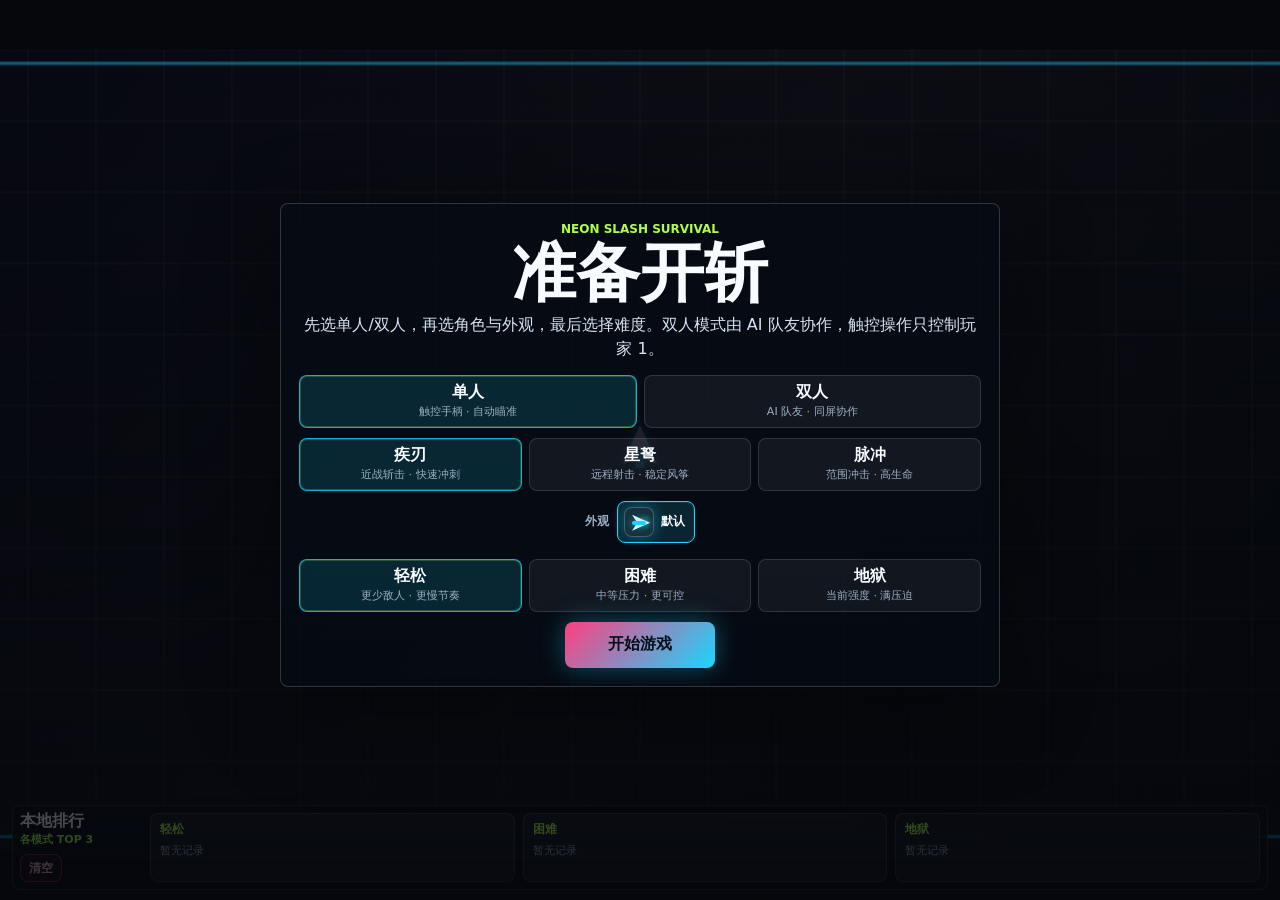
==== neon-slash-tide/ios.html @ fd42da2c "Add iOS PWA version" ====
<!doctype html>
<html lang="zh-CN">
  <head>
    <meta charset="UTF-8" />
    <meta name="viewport" content="width=device-width, initial-scale=1.0, viewport-fit=cover, user-scalable=no" />
    <meta name="apple-mobile-web-app-capable" content="yes" />
    <meta name="apple-mobile-web-app-title" content="霓虹斩潮" />
    <meta name="apple-mobile-web-app-status-bar-style" content="black-translucent" />
    <title>霓虹斩潮 iOS</title>
    <link rel="stylesheet" href="./ios-styles.css" />
  </head>
  <body class="ios-app">
    <main class="shell">
      <section class="hud menu-hud" aria-label="游戏状态">
        <div class="brand">
          <span class="mark"></span>
          <div>
            <h1>霓虹斩潮</h1>
            <p>冲刺、斩击、把整座街区点亮</p>
          </div>
        </div>
        <div class="stats">
          <div>
            <span>分数</span>
            <strong>0</strong>
          </div>
          <div>
            <span>波次</span>
            <strong>1</strong>
          </div>
          <div>
            <span>连击</span>
            <strong>x1</strong>
          </div>
        </div>
        <div class="controls" aria-label="游戏控制">
          <button type="button">图鉴</button>
          <button type="button">暂停</button>
          <button type="button">主页</button>
          <button type="button">进入全屏</button>
        </div>
      </section>

      <section class="arena-wrap">
        <canvas id="game" width="1280" height="720" aria-label="霓虹斩潮动作游戏画面"></canvas>
        <div class="overlay" id="overlay">
          <div class="overlay-panel">
            <p class="kicker">NEON SLASH SURVIVAL</p>
            <h2 id="overlayTitle">准备开斩</h2>
            <p id="overlayText">先选单人/双人，再选角色与外观，最后选择难度。双人模式由 AI 队友协作，触控操作只控制玩家 1。</p>
            <div class="mode-select" aria-label="模式选择">
              <button class="mode-btn active" data-mode="solo" type="button">
                <strong>单人</strong>
                <span>触控手柄 · 自动瞄准</span>
              </button>
              <button class="mode-btn" data-mode="duo" type="button">
                <strong>双人</strong>
                <span>AI 队友 · 同屏协作</span>
              </button>
            </div>
            <div class="player-slots hidden" id="playerSlots" aria-label="双人角色槽位">
              <button class="slot-btn active" data-slot="0" type="button">玩家 1</button>
              <button class="slot-btn" data-slot="1" type="button">玩家 2</button>
            </div>
            <div class="characters" aria-label="角色选择">
              <button class="character-btn active" data-character="blade" type="button">
                <strong>疾刃</strong>
                <span>近战斩击 · 快速冲刺</span>
              </button>
              <button class="character-btn" data-character="ranger" type="button">
                <strong>星弩</strong>
                <span>远程射击 · 稳定风筝</span>
              </button>
              <button class="character-btn" data-character="nova" type="button">
                <strong>脉冲</strong>
                <span>范围冲击 · 高生命</span>
              </button>
            </div>
            <div class="skin-choices" id="skinChoices" aria-label="外观选择"></div>
            <div class="difficulty" aria-label="难度选择">
              <button class="difficulty-btn active" data-difficulty="easy" type="button">
                <strong>轻松</strong>
                <span>更少敌人 · 更慢节奏</span>
              </button>
              <button class="difficulty-btn" data-difficulty="hard" type="button">
                <strong>困难</strong>
                <span>中等压力 · 更可控</span>
              </button>
              <button class="difficulty-btn" data-difficulty="hell" type="button">
                <strong>地狱</strong>
                <span>当前强度 · 满压迫</span>
              </button>
            </div>
            <button id="startBtn" type="button">开始游戏</button>
          </div>
        </div>
        <section class="ios-hud" aria-label="游戏状态">
          <div class="ios-brand">
            <span class="mark"></span>
            <strong>霓虹斩潮</strong>
          </div>
          <div class="stats">
            <div>
              <span>分数</span>
              <strong id="score">0</strong>
            </div>
            <div>
              <span>波次</span>
              <strong id="wave">1</strong>
            </div>
            <div>
              <span>连击</span>
              <strong id="combo">x1</strong>
            </div>
          </div>
          <div class="controls" aria-label="游戏控制">
            <button id="guideBtn" type="button">图鉴</button>
            <button id="pauseBtn" type="button">暂停</button>
            <button id="homeBtn" type="button">主页</button>
            <button id="fullscreenBtn" type="button">全屏</button>
          </div>
        </section>
        <section class="meters ios-meters" aria-label="玩家资源">
          <div>
            <span>生命</span>
            <div class="bar"><i id="healthBar"></i></div>
          </div>
          <div>
            <span>能量</span>
            <div class="bar energy"><i id="energyBar"></i></div>
          </div>
          <div>
            <span id="specialLabel">绝招 0/1</span>
            <div class="bar special"><i id="specialBar"></i></div>
          </div>
          <div class="enhance-status">
            <span id="enhanceLabel">增幅 0/2</span>
            <strong id="enhanceEffect">疾刃 · 范围 +0</strong>
          </div>
          <div class="duo-meter hidden">
            <span>生命 AI</span>
            <div class="bar"><i id="healthBar2"></i></div>
          </div>
          <div class="duo-meter hidden">
            <span>能量 AI</span>
            <div class="bar energy"><i id="energyBar2"></i></div>
          </div>
          <div class="duo-meter hidden">
            <span id="specialLabel2">绝招 AI 0/1</span>
            <div class="bar special"><i id="specialBar2"></i></div>
          </div>
          <div class="enhance-status duo-meter hidden">
            <span id="enhanceLabel2">增幅 AI 0/2</span>
            <strong id="enhanceEffect2">星弩 · 弹数 +0</strong>
          </div>
        </section>
        <div class="touch-ui ios-touch-ui" aria-hidden="true">
          <div class="stick" id="stick"><span></span></div>
          <div class="touch-actions">
            <button id="specialTouch" class="touch-special" type="button">绝</button>
            <button id="dashTouch" class="touch-dash" type="button">闪</button>
            <button id="slashTouch" class="touch-attack" type="button">攻</button>
          </div>
        </div>
      </section>

      <section class="leaderboard" aria-label="本地排行榜">
        <div class="leaderboard-head">
          <h2>本地排行</h2>
          <span>各模式 TOP 3</span>
          <button id="resetLeaderboardBtn" type="button">清空</button>
        </div>
        <div id="leaderboardList" class="leaderboard-list"></div>
      </section>
    </main>

    <div class="guide-modal hidden" id="guideModal" aria-hidden="true">
      <section class="guide-panel" aria-label="图鉴说明">
        <div class="guide-head">
          <div>
            <p class="kicker">CODEX</p>
            <h2>图鉴</h2>
          </div>
          <div class="guide-actions">
            <button id="resetProgressBtn" class="danger" type="button">重置进度</button>
            <button id="guideCloseBtn" type="button">关闭</button>
          </div>
        </div>
        <div class="guide-grid">
          <article>
            <h3>角色</h3>
            <div class="guide-visuals">
              <span class="sprite hero-sprite blade"></span>
              <span class="sprite hero-sprite ranger"></span>
              <span class="sprite hero-sprite nova"></span>
            </div>
            <p><b>疾刃</b> 高速近战，冲刺消耗更低，增幅扩大攻击范围。</p>
            <p><b>星弩</b> 远程压制，移动稍慢，增幅让同时发射子弹 +1。</p>
            <p><b>脉冲</b> 生命更高但移动更慢，增幅让范围伤害按初始伤害 +40% 叠加。</p>
          </article>
          <article>
            <h3>Boss</h3>
            <div class="guide-visuals">
              <span class="sprite boss-icon bossBlade"></span>
              <span class="sprite boss-icon bossOrbit"></span>
              <span class="sprite boss-icon bossPrism"></span>
              <span class="sprite boss-icon bossWarden"></span>
              <span class="sprite boss-icon bossLotus"></span>
              <span class="sprite boss-icon bossVoid"></span>
            </div>
            <p>每 5 波出现一个 Boss，登场前会有短暂预警。六个 Boss 会一个比一个强。</p>
            <p>循环再次遇到同一 Boss 时，血量 +100% 初始血量，攻击 +67% 初始攻击。</p>
          </article>
          <article>
            <h3>道具</h3>
            <div class="guide-visuals">
              <span class="sprite item-icon regen"></span>
              <span class="sprite item-icon energy"></span>
              <span class="sprite item-icon special"></span>
              <span class="sprite item-icon enhance"></span>
            </div>
            <p>生命芯片每秒回血，涡轮电池加快能量回复，超载核心提升绝招上限。</p>
            <p>角色增幅只由 Boss 掉落，轻松 80%，困难 50%，地狱 33%。上限：轻松/困难 3 层，地狱 4 层。</p>
          </article>
        </div>
        <div id="guideProgress" class="guide-progress"></div>
      </section>
    </div>

    <script src="./ios-game.js"></script>
  </body>
</html>
---- neon-slash-tide/ios-styles.css ----
:root {
  color-scheme: dark;
  --ink: #f8fbff;
  --muted: #9dafc5;
  --panel: rgba(8, 13, 22, 0.72);
  --line: rgba(255, 255, 255, 0.13);
  --hot: #ff3f7f;
  --cyan: #18d7ff;
  --lime: #afff4a;
  --amber: #ffca3d;
  font-family:
    Inter, ui-sans-serif, system-ui, -apple-system, BlinkMacSystemFont, "Segoe UI",
    sans-serif;
}

* {
  box-sizing: border-box;
}

html,
body {
  width: 100%;
  min-height: 100%;
  margin: 0;
  overflow-x: hidden;
  overflow-y: auto;
  background:
    radial-gradient(circle at 20% 10%, rgba(255, 63, 127, 0.18), transparent 28rem),
    radial-gradient(circle at 78% 16%, rgba(24, 215, 255, 0.2), transparent 24rem),
    linear-gradient(145deg, #05070d 0%, #11131a 46%, #080a12 100%);
  color: var(--ink);
}

button {
  border: 0;
  color: inherit;
  font: inherit;
  cursor: pointer;
  -webkit-tap-highlight-color: transparent;
}

.shell {
  width: min(100vw, 1500px);
  min-height: 100dvh;
  margin: 0 auto;
  padding: clamp(8px, 1.4vw, 16px);
  display: grid;
  grid-template-rows: auto auto auto auto;
  gap: 8px;
}

.app-fullscreen .shell {
  position: fixed;
  inset: 0;
  z-index: 50;
  width: 100vw;
  height: 100dvh;
  max-width: none;
  grid-template-rows: auto minmax(0, 1fr) auto;
  background:
    radial-gradient(circle at 20% 10%, rgba(255, 63, 127, 0.18), transparent 28rem),
    radial-gradient(circle at 78% 16%, rgba(24, 215, 255, 0.2), transparent 24rem),
    linear-gradient(145deg, #05070d 0%, #11131a 46%, #080a12 100%);
}

.app-fullscreen .leaderboard {
  display: none;
}

.app-fullscreen .arena-wrap,
.app-fullscreen canvas {
  height: auto;
  min-height: 0;
}

.hud,
.meters,
.leaderboard {
  display: flex;
  align-items: center;
  justify-content: space-between;
  gap: 10px;
  padding: 8px 10px;
  border: 1px solid var(--line);
  border-radius: 8px;
  background: var(--panel);
  backdrop-filter: blur(18px);
}

.brand {
  min-width: 0;
  display: flex;
  align-items: center;
  gap: 12px;
}

.mark {
  width: 34px;
  height: 34px;
  flex: 0 0 auto;
  border-radius: 8px;
  background:
    linear-gradient(135deg, transparent 0 42%, #fff 42% 50%, transparent 50%),
    linear-gradient(135deg, var(--hot), var(--cyan));
  box-shadow: 0 0 26px rgba(24, 215, 255, 0.34);
}

h1,
h2,
p {
  margin: 0;
}

h1 {
  font-size: clamp(18px, 1.8vw, 26px);
  letter-spacing: 0;
}

.brand p {
  margin-top: 2px;
  color: var(--muted);
  font-size: 13px;
}

.stats {
  display: grid;
  grid-template-columns: repeat(3, minmax(70px, 1fr));
  gap: 8px;
}

.stats div,
.controls button {
  min-width: 70px;
  padding: 6px 9px;
  border: 1px solid var(--line);
  border-radius: 8px;
  background: rgba(255, 255, 255, 0.05);
}

.stats div {
  text-align: right;
}

.controls {
  display: flex;
  flex-wrap: wrap;
  justify-content: end;
  gap: 8px;
}

.controls button {
  min-height: 40px;
  font-weight: 800;
}

.controls button:hover,
.controls button:focus-visible {
  background: rgba(24, 215, 255, 0.14);
  outline: none;
}

.stats span,
.meters span {
  display: block;
  color: var(--muted);
  font-size: 11px;
}

.stats strong {
  display: block;
  margin-top: 2px;
  font-size: 18px;
  line-height: 1;
}

.arena-wrap {
  position: relative;
  height: clamp(300px, calc(100dvh - 156px), 760px);
  min-height: 260px;
  border: 1px solid rgba(255, 255, 255, 0.16);
  border-radius: 8px;
  overflow: hidden;
  background: #05070c;
  box-shadow:
    0 24px 80px rgba(0, 0, 0, 0.42),
    inset 0 0 0 1px rgba(255, 255, 255, 0.04);
}

canvas {
  display: block;
  width: 100%;
  height: 100%;
  min-height: 260px;
  touch-action: none;
}

.overlay {
  position: absolute;
  inset: 0;
  z-index: 5;
  display: grid;
  place-items: center;
  padding: 22px;
  background: linear-gradient(180deg, rgba(5, 7, 12, 0.22), rgba(5, 7, 12, 0.78));
  transition: opacity 180ms ease, visibility 180ms ease;
}

.overlay.hidden {
  opacity: 0;
  visibility: hidden;
  pointer-events: none;
}

.overlay-panel {
  width: min(680px, 100%);
  max-height: 100%;
  overflow: auto;
  padding: clamp(20px, 4vw, 34px);
  border: 1px solid rgba(255, 255, 255, 0.18);
  border-radius: 8px;
  background: rgba(7, 11, 20, 0.82);
  text-align: center;
  box-shadow: 0 26px 90px rgba(0, 0, 0, 0.45);
}

.kicker {
  color: var(--lime);
  font-size: 12px;
  font-weight: 800;
  letter-spacing: 0;
}

.overlay h2 {
  margin-top: 8px;
  font-size: clamp(34px, 7vw, 72px);
  line-height: 0.92;
  letter-spacing: 0;
}

.overlay p:not(.kicker) {
  margin: 16px auto 22px;
  color: #d7e3f3;
  line-height: 1.65;
}

#startBtn {
  min-width: 150px;
  min-height: 46px;
  padding: 0 22px;
  border-radius: 8px;
  background: linear-gradient(135deg, var(--hot), var(--cyan));
  color: #041018;
  font-weight: 900;
  box-shadow: 0 0 26px rgba(24, 215, 255, 0.36);
}

.mode-select,
.difficulty,
.characters {
  margin: 0 auto 18px;
  display: grid;
  gap: 8px;
}

.mode-select {
  grid-template-columns: repeat(2, minmax(0, 1fr));
}

.difficulty,
.characters {
  grid-template-columns: repeat(3, minmax(0, 1fr));
}

.difficulty {
  margin-top: 0;
}

.characters {
  margin-bottom: 10px;
}

.player-slots {
  margin: -8px auto 12px;
  display: inline-flex;
  gap: 8px;
}

.player-slots.hidden,
.duo-meter.hidden {
  display: none;
}

.slot-btn {
  min-height: 34px;
  padding: 5px 12px;
  border: 1px solid var(--line);
  border-radius: 8px;
  background: rgba(255, 255, 255, 0.055);
  color: #d7e3f3;
  font-size: 12px;
  font-weight: 900;
}

.slot-btn.active {
  border-color: rgba(175, 255, 74, 0.72);
  background: rgba(175, 255, 74, 0.13);
  color: var(--ink);
}

.mode-btn,
.difficulty-btn,
.character-btn {
  min-height: 68px;
  padding: 10px 8px;
  border: 1px solid var(--line);
  border-radius: 8px;
  background: rgba(255, 255, 255, 0.055);
  display: grid;
  align-content: center;
  gap: 5px;
}

.mode-btn strong,
.difficulty-btn strong,
.character-btn strong {
  font-size: 16px;
  line-height: 1;
}

.mode-btn span,
.difficulty-btn span,
.character-btn span {
  color: var(--muted);
  font-size: 11px;
  line-height: 1.25;
}

.mode-btn.active,
.difficulty-btn.active,
.character-btn.active {
  border-color: rgba(24, 215, 255, 0.78);
  background: rgba(24, 215, 255, 0.14);
  box-shadow: inset 0 0 0 1px rgba(175, 255, 74, 0.22);
}

.skin-choices {
  margin: 0 auto 16px;
  display: flex;
  flex-wrap: wrap;
  justify-content: center;
  align-items: center;
  gap: 8px;
}

.skin-label {
  color: var(--muted);
  font-size: 12px;
  font-weight: 900;
}

.skin-btn {
  min-height: 36px;
  padding: 5px 9px 5px 6px;
  border: 1px solid var(--line);
  border-radius: 8px;
  background: rgba(255, 255, 255, 0.055);
  display: inline-flex;
  align-items: center;
  gap: 7px;
  color: #d7e3f3;
  font-size: 12px;
  font-weight: 850;
}

.skin-btn.active {
  border-color: var(--skin-color, var(--cyan));
  background: rgba(24, 215, 255, 0.13);
  color: var(--ink);
  box-shadow: inset 0 0 0 1px rgba(248, 251, 255, 0.08);
}

.skin-btn:hover,
.skin-btn:focus-visible {
  background: rgba(255, 255, 255, 0.11);
  outline: none;
}

.skin-swatch {
  --skin-color: var(--cyan);
  --attack-color: var(--skin-color);
  width: 30px;
  height: 30px;
  flex: 0 0 auto;
  position: relative;
  display: inline-block;
  border: 1px solid rgba(255, 255, 255, 0.22);
  border-radius: 8px;
  background:
    radial-gradient(circle at 72% 50%, color-mix(in srgb, var(--skin-color), transparent 64%), transparent 34%),
    rgba(255, 255, 255, 0.06);
  box-shadow: 0 0 14px color-mix(in srgb, var(--skin-color), transparent 62%);
}

.skin-swatch.tier-2 {
  background:
    linear-gradient(135deg, transparent 0 32%, color-mix(in srgb, var(--attack-color), transparent 68%) 32% 40%, transparent 40%),
    linear-gradient(225deg, transparent 0 34%, color-mix(in srgb, var(--skin-color), transparent 62%) 34% 43%, transparent 43%),
    rgba(255, 255, 255, 0.06);
  box-shadow:
    0 0 16px color-mix(in srgb, var(--attack-color), transparent 48%),
    inset 0 0 0 1px color-mix(in srgb, var(--skin-color), transparent 42%);
}

.skin-swatch.tier-3 {
  border-color: color-mix(in srgb, var(--attack-color), white 22%);
  background:
    radial-gradient(circle at 50% 50%, color-mix(in srgb, var(--attack-color), transparent 38%) 0 15%, transparent 16%),
    conic-gradient(from 90deg, transparent, color-mix(in srgb, var(--attack-color), transparent 48%), transparent, color-mix(in srgb, var(--skin-color), transparent 42%), transparent),
    rgba(255, 255, 255, 0.07);
  box-shadow:
    0 0 20px color-mix(in srgb, var(--attack-color), transparent 24%),
    0 0 7px #f8fbff,
    inset 0 0 0 1px color-mix(in srgb, var(--skin-color), white 20%);
}

.skin-swatch::before {
  content: "";
  position: absolute;
  left: 7px;
  top: 7px;
  width: 18px;
  height: 16px;
  clip-path: polygon(100% 50%, 0 0, 30% 50%, 0 100%);
  background: #f8fbff;
  filter: drop-shadow(0 0 5px color-mix(in srgb, var(--skin-color), transparent 34%));
}

.skin-swatch.tier-2::before {
  left: 6px;
  width: 20px;
  clip-path: polygon(100% 50%, 10% 0, 28% 34%, 0 10%, 20% 50%, 0 90%, 28% 66%, 10% 100%);
}

.skin-swatch.tier-3::before {
  left: 5px;
  top: 6px;
  width: 22px;
  height: 18px;
  clip-path: polygon(100% 50%, 18% 0, 34% 30%, 0 4%, 18% 50%, 0 96%, 34% 70%, 18% 100%);
  filter:
    drop-shadow(0 0 5px #f8fbff)
    drop-shadow(0 0 7px color-mix(in srgb, var(--attack-color), transparent 10%));
}

.skin-swatch::after {
  content: "";
  position: absolute;
  left: 7px;
  top: 13px;
  width: 14px;
  height: 4px;
  border-radius: 999px;
  background: var(--skin-color);
  box-shadow: 0 0 9px var(--skin-color);
}

.skin-swatch.ranger::after {
  left: 5px;
  top: 13px;
  width: 21px;
  height: 4px;
  background: var(--attack-color);
}

.skin-swatch.nova::after {
  left: 9px;
  top: 9px;
  width: 12px;
  height: 12px;
  border-radius: 50%;
  background: var(--skin-color);
}

.skin-swatch.tier-3::after {
  box-shadow:
    0 0 10px var(--attack-color),
    -10px 0 0 color-mix(in srgb, var(--skin-color), transparent 22%);
}

.skin-swatch.locked {
  opacity: 0.42;
  filter: grayscale(1);
}

.meters {
  display: grid;
  grid-template-columns: 1.1fr 1fr 0.85fr minmax(150px, 0.75fr);
}

.meters.duo-active {
  grid-template-columns: repeat(4, minmax(0, 1fr));
}

.enhance-status strong {
  display: block;
  margin-top: 4px;
  color: var(--lime);
  font-size: 13px;
  line-height: 1.15;
}

.guide-modal {
  position: fixed;
  inset: 0;
  z-index: 80;
  display: grid;
  place-items: center;
  padding: 18px;
  background: rgba(3, 6, 12, 0.7);
  backdrop-filter: blur(12px);
}

.guide-modal.hidden {
  display: none;
}

.guide-panel {
  width: min(860px, 100%);
  max-height: min(720px, 92dvh);
  overflow: auto;
  border: 1px solid rgba(255, 255, 255, 0.18);
  border-radius: 8px;
  background: rgba(7, 11, 20, 0.94);
  box-shadow: 0 30px 90px rgba(0, 0, 0, 0.5);
}

.guide-head {
  display: flex;
  align-items: center;
  justify-content: space-between;
  gap: 16px;
  padding: 18px 20px 12px;
  border-bottom: 1px solid var(--line);
}

.guide-head h2 {
  margin-top: 4px;
  font-size: 26px;
  line-height: 1;
}

.guide-head button {
  min-width: 70px;
  min-height: 36px;
  padding: 6px 10px;
  border: 1px solid var(--line);
  border-radius: 8px;
  background: rgba(255, 255, 255, 0.07);
  font-weight: 800;
}

.guide-actions {
  display: flex;
  flex-wrap: wrap;
  justify-content: flex-end;
  gap: 8px;
}

.guide-actions .danger {
  border-color: rgba(255, 63, 127, 0.5);
  background: rgba(255, 63, 127, 0.1);
  color: #ffb5cc;
}

.guide-grid {
  display: grid;
  grid-template-columns: repeat(3, minmax(0, 1fr));
  gap: 10px;
  padding: 14px;
}

.guide-grid article {
  min-width: 0;
  padding: 12px;
  border: 1px solid var(--line);
  border-radius: 8px;
  background: rgba(255, 255, 255, 0.055);
}

.guide-grid h3 {
  margin: 0 0 10px;
  color: var(--lime);
  font-size: 15px;
}

.guide-grid p {
  margin: 8px 0 0;
  color: #d7e3f3;
  font-size: 13px;
  line-height: 1.55;
}

.guide-grid b {
  color: var(--ink);
}

.guide-visuals {
  display: flex;
  flex-wrap: wrap;
  gap: 8px;
  margin-bottom: 10px;
}

.sprite {
  width: 38px;
  height: 38px;
  position: relative;
  display: inline-block;
  border: 1px solid rgba(255, 255, 255, 0.22);
  border-radius: 8px;
  background: rgba(255, 255, 255, 0.06);
  box-shadow: 0 0 18px rgba(24, 215, 255, 0.18);
}

.hero-sprite::before {
  content: "";
  position: absolute;
  left: 8px;
  top: 8px;
  width: 24px;
  height: 22px;
  clip-path: polygon(100% 50%, 0 0, 28% 50%, 0 100%);
  background: #f8fbff;
  filter: drop-shadow(0 0 6px rgba(248, 251, 255, 0.4));
}

.hero-sprite::after {
  content: "";
  position: absolute;
  left: 7px;
  top: 17px;
  width: 16px;
  height: 5px;
  border-radius: 999px;
  box-shadow: 0 0 10px currentColor;
}

.hero-sprite.blade::after {
  color: var(--cyan);
  background: var(--cyan);
}

.hero-sprite.ranger::after {
  left: 6px;
  width: 27px;
  color: var(--lime);
  background: var(--lime);
}

.hero-sprite.nova::after {
  left: 10px;
  top: 12px;
  width: 18px;
  height: 18px;
  color: var(--amber);
  background: var(--amber);
  border-radius: 50%;
}

.boss-icon::before,
.item-icon::before {
  content: "";
  position: absolute;
  inset: 8px;
  background: currentColor;
}

.bossBlade {
  color: var(--hot);
}

.bossBlade::before {
  clip-path: polygon(50% 0, 72% 34%, 100% 50%, 72% 66%, 50% 100%, 28% 66%, 0 50%, 28% 34%);
}

.bossOrbit {
  color: var(--cyan);
}

.bossOrbit::before {
  border-radius: 50%;
  box-shadow: 0 0 0 8px rgba(255, 202, 61, 0.36);
}

.bossPrism {
  color: #b87cff;
}

.bossPrism::before {
  clip-path: polygon(50% 0, 62% 32%, 98% 32%, 68% 52%, 80% 100%, 50% 70%, 20% 100%, 32% 52%, 2% 32%, 38% 32%);
}

.bossWarden {
  color: var(--lime);
}

.bossWarden::before {
  box-shadow: inset 0 0 0 4px rgba(24, 215, 255, 0.55);
}

.bossLotus {
  color: #ff6b3d;
}

.bossLotus::before {
  border-radius: 50% 0 50% 0;
  transform: rotate(45deg);
  box-shadow:
    10px 0 0 rgba(255, 202, 61, 0.78),
    -10px 0 0 rgba(255, 202, 61, 0.78);
}

.bossVoid {
  color: #7d7cff;
}

.bossVoid::before {
  clip-path: polygon(50% 0, 90% 35%, 70% 100%, 50% 68%, 30% 100%, 10% 35%);
  box-shadow: 0 0 0 5px rgba(248, 251, 255, 0.18);
}

.item-icon.regen {
  color: var(--lime);
}

.item-icon.regen::before {
  border-radius: 50%;
  box-shadow:
    inset 0 8px 0 #041018,
    inset 8px 0 0 rgba(4, 16, 24, 0.7);
}

.item-icon.energy {
  color: var(--cyan);
}

.item-icon.energy::before {
  clip-path: polygon(52% 0, 100% 42%, 62% 42%, 48% 100%, 0 56%, 38% 56%);
}

.item-icon.special {
  color: var(--amber);
}

.item-icon.special::before {
  clip-path: polygon(50% 0, 62% 32%, 98% 32%, 68% 52%, 80% 100%, 50% 70%, 20% 100%, 32% 52%, 2% 32%, 38% 32%);
}

.item-icon.enhance {
  color: #f8fbff;
}

.item-icon.enhance::before {
  clip-path: polygon(50% 0, 100% 50%, 50% 100%, 0 50%);
  box-shadow: inset 0 0 0 5px var(--cyan);
}

.guide-progress {
  display: grid;
  grid-template-columns: repeat(3, minmax(0, 1fr));
  gap: 10px;
  padding: 0 14px 14px;
}

.progress-card {
  min-width: 0;
  padding: 12px;
  border: 1px solid var(--line);
  border-radius: 8px;
  background: rgba(255, 255, 255, 0.055);
}

.progress-card h3 {
  margin: 0 0 10px;
  color: var(--lime);
  font-size: 15px;
}

.progress-card ul {
  margin: 0;
  padding: 0;
  display: grid;
  gap: 7px;
  list-style: none;
}

.progress-card li {
  min-width: 0;
  padding: 7px;
  border: 1px solid rgba(255, 255, 255, 0.1);
  border-radius: 8px;
  color: #d7e3f3;
  font-size: 12px;
  line-height: 1.35;
}

.progress-card li.skin-entry {
  display: flex;
  align-items: center;
  gap: 8px;
}

.progress-card li.locked {
  color: rgba(215, 227, 243, 0.5);
  background: rgba(255, 255, 255, 0.025);
}

.progress-card li.unlocked {
  border-color: rgba(175, 255, 74, 0.4);
  color: var(--ink);
  background: rgba(175, 255, 74, 0.09);
}

.leaderboard {
  align-items: stretch;
  display: grid;
  grid-template-columns: auto 1fr;
}

.leaderboard-head {
  min-width: 120px;
  display: grid;
  align-content: center;
  gap: 3px;
}

.leaderboard-head button {
  width: fit-content;
  min-height: 28px;
  margin-top: 4px;
  padding: 4px 8px;
  border: 1px solid rgba(255, 63, 127, 0.42);
  border-radius: 8px;
  background: rgba(255, 63, 127, 0.08);
  color: #ffb5cc;
  font-size: 12px;
  font-weight: 900;
}

.leaderboard-head button:hover,
.leaderboard-head button:focus-visible {
  background: rgba(255, 63, 127, 0.18);
  outline: none;
}

.leaderboard h2 {
  font-size: 16px;
  line-height: 1;
}

.leaderboard-head span {
  color: var(--lime);
  font-size: 11px;
  font-weight: 900;
}

.leaderboard-list {
  min-width: 0;
  margin: 0;
  padding: 0;
  display: grid;
  grid-template-columns: repeat(3, minmax(0, 1fr));
  gap: 8px;
}

.leaderboard-mode {
  min-width: 0;
  padding: 7px 9px;
  border: 1px solid var(--line);
  border-radius: 8px;
  background: rgba(255, 255, 255, 0.05);
}

.leaderboard-mode h3 {
  margin: 0 0 5px;
  font-size: 12px;
  color: var(--lime);
}

.leaderboard-mode ol {
  margin: 0;
  padding: 0;
  display: grid;
  gap: 3px;
  list-style: none;
}

.leaderboard-mode li {
  min-width: 0;
  padding: 0;
  display: grid;
  grid-template-columns: auto 1fr;
  column-gap: 7px;
  align-items: center;
}

.leaderboard-mode b {
  color: var(--amber);
  font-size: 11px;
}

.leaderboard-mode strong {
  min-width: 0;
  font-size: 13px;
  line-height: 1;
  text-align: right;
}

.leaderboard-mode small {
  grid-column: 1 / -1;
  color: var(--muted);
  font-size: 10px;
  white-space: nowrap;
  overflow: hidden;
  text-overflow: ellipsis;
}

.leaderboard-mode .empty {
  color: var(--muted);
  font-size: 11px;
}

.bar {
  position: relative;
  width: 100%;
  height: 10px;
  margin-top: 5px;
  overflow: hidden;
  border-radius: 999px;
  background: rgba(255, 255, 255, 0.08);
}

.bar i {
  display: block;
  width: 100%;
  height: 100%;
  border-radius: inherit;
  background: linear-gradient(90deg, var(--hot), #ff7aa8);
  transition: width 120ms linear;
}

.bar.energy i {
  background: linear-gradient(90deg, var(--cyan), #7ff3ff);
}

.bar.special i {
  background: linear-gradient(90deg, var(--amber), var(--lime));
}

.touch-ui {
  position: absolute;
  inset: auto 0 0;
  z-index: 4;
  display: none;
  justify-content: space-between;
  align-items: end;
  padding: 18px;
  pointer-events: none;
}

.stick {
  width: 112px;
  height: 112px;
  border-radius: 50%;
  border: 1px solid rgba(255, 255, 255, 0.2);
  background: rgba(255, 255, 255, 0.07);
  pointer-events: auto;
  touch-action: none;
}

.stick span {
  display: block;
  width: 48px;
  height: 48px;
  margin: 31px;
  border-radius: 50%;
  background: rgba(248, 251, 255, 0.86);
  box-shadow: 0 0 20px rgba(24, 215, 255, 0.34);
  transform: translate(var(--stick-x, 0), var(--stick-y, 0));
}

.touch-actions {
  display: flex;
  align-items: end;
  gap: 12px;
  pointer-events: auto;
}

.touch-actions button {
  width: 70px;
  height: 70px;
  border-radius: 50%;
  background: rgba(255, 255, 255, 0.14);
  border: 1px solid rgba(255, 255, 255, 0.24);
  font-weight: 900;
  backdrop-filter: blur(12px);
}

#slashTouch {
  width: 88px;
  height: 88px;
  background: linear-gradient(135deg, rgba(255, 63, 127, 0.92), rgba(24, 215, 255, 0.92));
  color: #041018;
}

@media (pointer: coarse), (max-width: 760px) {
  .shell {
    padding: 6px;
    gap: 6px;
  }

  .hud,
  .meters,
  .leaderboard {
    align-items: stretch;
  }

  .hud {
    display: grid;
    grid-template-columns: auto minmax(0, 1fr) auto;
    align-items: center;
    gap: 6px;
    padding: 6px;
  }

  .brand {
    gap: 6px;
  }

  .mark {
    width: 30px;
    height: 30px;
  }

  h1 {
    font-size: 16px;
  }

  .brand p {
    display: none;
  }

  .stats {
    grid-template-columns: repeat(3, 1fr);
    gap: 4px;
  }

  .stats div {
    min-width: 0;
    padding: 4px 5px;
    text-align: left;
  }

  .stats strong {
    font-size: 14px;
  }

  .controls {
    justify-self: end;
    gap: 4px;
  }

  .controls button {
    min-width: 44px;
    min-height: 30px;
    padding: 4px 6px;
    font-size: 13px;
  }

  .arena-wrap,
  canvas {
    min-height: 260px;
  }

  .arena-wrap {
    height: clamp(260px, calc(100dvh - 126px), 620px);
  }

  .meters {
    grid-template-columns: repeat(4, 1fr);
    gap: 6px;
    padding: 6px;
  }

  .enhance-status strong {
    font-size: 11px;
  }

  .mode-select,
  .difficulty {
    grid-template-columns: repeat(3, 1fr);
  }

  .mode-select {
    grid-template-columns: repeat(2, 1fr);
  }

  .characters {
    grid-template-columns: repeat(3, 1fr);
  }

  .mode-btn,
  .difficulty-btn,
  .character-btn {
    min-height: 44px;
    padding: 7px 5px;
  }

  .leaderboard {
    grid-template-columns: auto 1fr;
    gap: 6px;
    padding: 6px;
  }

  .leaderboard-head {
    min-width: 78px;
  }

  .leaderboard h2 {
    font-size: 14px;
  }

  .leaderboard-list {
    grid-template-columns: repeat(3, minmax(0, 1fr));
    gap: 5px;
  }

  .leaderboard-mode {
    padding: 5px;
  }

  .leaderboard-mode h3 {
    margin-bottom: 3px;
    font-size: 11px;
  }

  .leaderboard-mode small {
    display: none;
  }

  .touch-ui {
    display: flex;
  }

  .guide-grid {
    grid-template-columns: 1fr;
  }

  .guide-progress {
    grid-template-columns: 1fr;
  }
}

.overlay:not(.hidden) ~ .touch-ui {
  display: none;
}

.ios-app {
  position: fixed;
  inset: 0;
  overflow: hidden;
  overscroll-behavior: none;
  touch-action: none;
  background: #05070c;
}

.ios-app .shell {
  width: 100vw;
  max-width: none;
  height: 100dvh;
  min-height: 100dvh;
  padding: 0;
  grid-template-rows: minmax(0, 1fr);
  gap: 0;
  overflow: hidden;
}

.ios-app .menu-hud {
  display: none;
}

.ios-app .leaderboard {
  position: fixed;
  left: 12px;
  right: 12px;
  bottom: max(10px, env(safe-area-inset-bottom));
  z-index: 4;
  display: grid;
  grid-template-columns: auto minmax(0, 1fr);
  padding: 7px;
  background: rgba(5, 8, 14, 0.62);
}

.ios-app:has(.overlay.hidden) .leaderboard {
  display: none;
}

.ios-app .arena-wrap {
  width: 100vw;
  height: 100dvh;
  min-height: 100dvh;
  border: 0;
  border-radius: 0;
  box-shadow: none;
}

.ios-app canvas {
  min-height: 100dvh;
}

.ios-hud {
  position: absolute;
  top: max(8px, env(safe-area-inset-top));
  left: 8px;
  right: 8px;
  z-index: 6;
  display: grid;
  grid-template-columns: auto minmax(0, 1fr) auto;
  align-items: center;
  gap: 8px;
  padding: 7px;
  border: 1px solid rgba(255, 255, 255, 0.14);
  border-radius: 8px;
  background: rgba(5, 8, 14, 0.48);
  backdrop-filter: blur(14px);
}

.ios-brand {
  min-width: 0;
  display: flex;
  align-items: center;
  gap: 7px;
  font-weight: 950;
  white-space: nowrap;
}

.ios-brand .mark {
  width: 26px;
  height: 26px;
  border-radius: 7px;
}

.ios-hud .stats {
  grid-template-columns: repeat(3, minmax(42px, 1fr));
  gap: 5px;
}

.ios-hud .stats div,
.ios-hud .controls button {
  min-width: 0;
  padding: 4px 6px;
  background: rgba(255, 255, 255, 0.06);
}

.ios-hud .stats span {
  font-size: 10px;
}

.ios-hud .stats strong {
  font-size: 14px;
}

.ios-hud .controls {
  gap: 5px;
}

.ios-hud .controls button {
  min-height: 30px;
  font-size: 12px;
}

.ios-app .ios-meters {
  position: absolute;
  top: calc(max(8px, env(safe-area-inset-top)) + 50px);
  left: 8px;
  right: 8px;
  z-index: 6;
  display: grid;
  grid-template-columns: 1.05fr 1fr 0.9fr minmax(100px, 0.9fr);
  gap: 6px;
  padding: 7px;
  border: 1px solid rgba(255, 255, 255, 0.12);
  border-radius: 8px;
  background: rgba(5, 8, 14, 0.42);
  opacity: 0.9;
  backdrop-filter: blur(14px);
}

.ios-app .ios-meters.duo-active {
  grid-template-columns: repeat(4, minmax(0, 1fr));
}

.ios-app .ios-meters span {
  font-size: 10px;
}

.ios-app .ios-meters .bar {
  height: 8px;
  margin-top: 4px;
}

.ios-app .ios-meters .enhance-status strong {
  margin-top: 2px;
  font-size: 10px;
}

.ios-app .overlay {
  padding: calc(max(12px, env(safe-area-inset-top)) + 4px) 12px calc(max(14px, env(safe-area-inset-bottom)) + 12px);
}

.ios-app .overlay-panel {
  width: min(720px, 100%);
  max-height: 92dvh;
  padding: 18px;
}

.ios-app .overlay h2 {
  font-size: clamp(32px, 9vw, 64px);
}

.ios-app .overlay p:not(.kicker) {
  margin: 10px auto 14px;
  line-height: 1.5;
}

.ios-app .mode-select,
.ios-app .difficulty,
.ios-app .characters {
  margin-bottom: 10px;
  gap: 7px;
}

.ios-app .mode-btn,
.ios-app .difficulty-btn,
.ios-app .character-btn {
  min-height: 52px;
  padding: 8px 6px;
}

.ios-touch-ui {
  inset: auto 0 0;
  z-index: 7;
  display: flex;
  align-items: end;
  justify-content: space-between;
  padding: 0 18px calc(max(18px, env(safe-area-inset-bottom)) + 4px);
  pointer-events: none;
}

.ios-touch-ui .stick {
  width: 124px;
  height: 124px;
  border-width: 2px;
  background: rgba(248, 251, 255, 0.08);
  box-shadow: inset 0 0 24px rgba(24, 215, 255, 0.14);
}

.ios-touch-ui .stick span {
  width: 50px;
  height: 50px;
  margin: 35px;
}

.ios-touch-ui .touch-actions {
  display: grid;
  grid-template-columns: 58px 74px 96px;
  align-items: end;
  gap: 10px;
}

.ios-touch-ui .touch-actions button {
  border-width: 2px;
  box-shadow: 0 0 26px rgba(24, 215, 255, 0.2);
}

.ios-touch-ui .touch-special {
  width: 58px;
  height: 58px;
  background: rgba(255, 202, 61, 0.23);
  color: var(--amber);
}

.ios-touch-ui .touch-dash {
  width: 74px;
  height: 74px;
  background: rgba(24, 215, 255, 0.22);
  color: var(--cyan);
}

.ios-touch-ui .touch-attack {
  width: 96px;
  height: 96px;
  background: linear-gradient(135deg, rgba(255, 63, 127, 0.95), rgba(24, 215, 255, 0.95));
  color: #041018;
  font-size: 22px;
}

.ios-app .guide-modal {
  padding: max(12px, env(safe-area-inset-top)) 12px max(12px, env(safe-area-inset-bottom));
}

.ios-app .guide-panel {
  max-height: 94dvh;
}

.overlay:not(.hidden) ~ .ios-hud,
.overlay:not(.hidden) ~ .ios-meters,
.overlay:not(.hidden) ~ .ios-touch-ui {
  display: none;
}

@media (max-width: 740px) {
  .ios-hud {
    grid-template-columns: minmax(0, 1fr) auto;
  }

  .ios-brand {
    display: none;
  }

  .ios-hud .controls button {
    min-height: 28px;
    padding: 3px 5px;
    font-size: 11px;
  }

  .ios-app .ios-meters {
    top: calc(max(8px, env(safe-area-inset-top)) + 45px);
    grid-template-columns: repeat(4, minmax(0, 1fr));
  }

  .ios-touch-ui {
    padding-inline: 14px;
  }

  .ios-touch-ui .stick {
    width: 112px;
    height: 112px;
  }

  .ios-touch-ui .stick span {
    margin: 31px;
  }

  .ios-touch-ui .touch-actions {
    grid-template-columns: 52px 66px 86px;
    gap: 8px;
  }

  .ios-touch-ui .touch-special {
    width: 52px;
    height: 52px;
  }

  .ios-touch-ui .touch-dash {
    width: 66px;
    height: 66px;
  }

  .ios-touch-ui .touch-attack {
    width: 86px;
    height: 86px;
  }
}
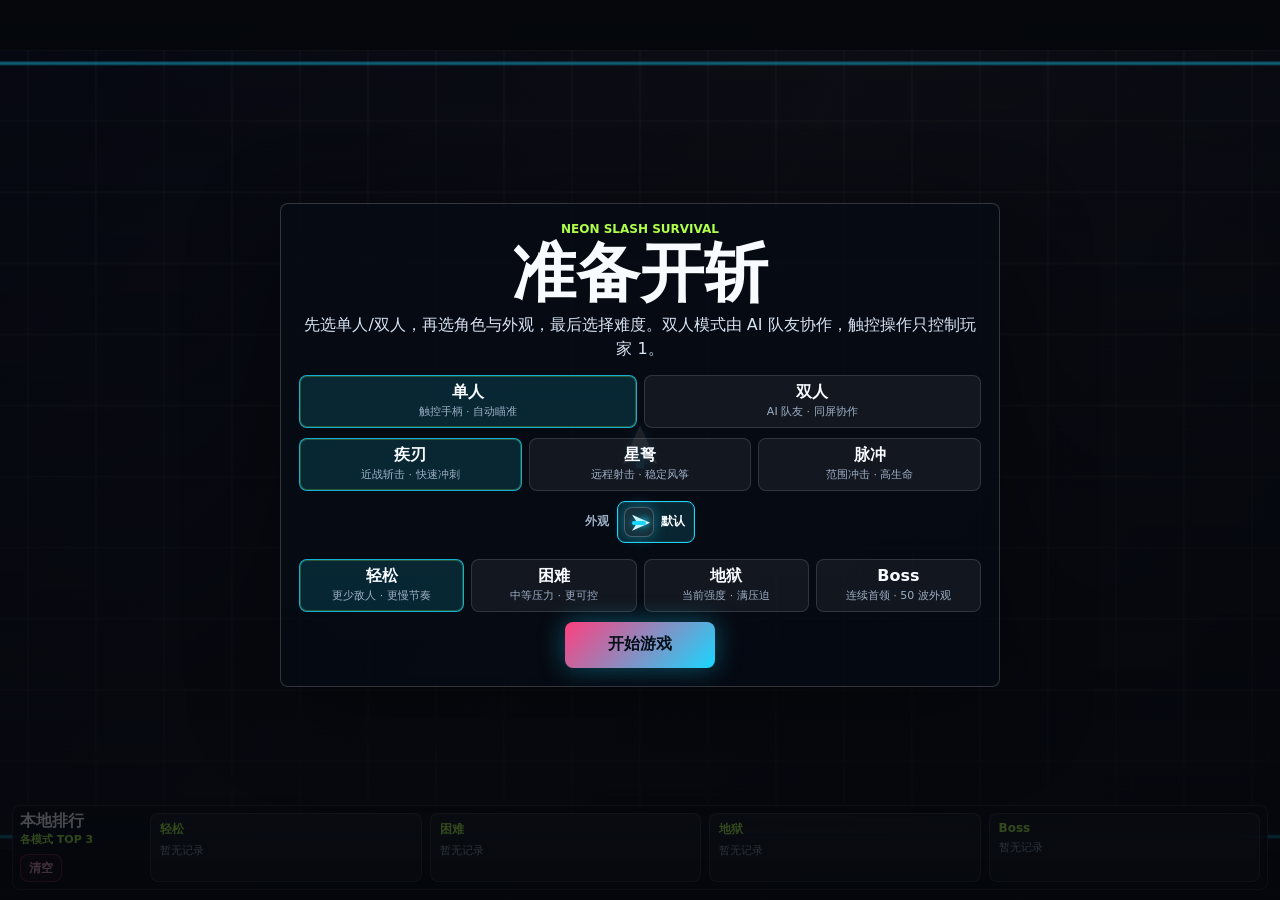
==== commit 3fbb11eb: "Add boss mode and crown skins" ====
--- a/neon-slash-tide/ios.html
+++ b/neon-slash-tide/ios.html
@@ -6,10 +6,19 @@
     <meta name="apple-mobile-web-app-capable" content="yes" />
     <meta name="apple-mobile-web-app-title" content="霓虹斩潮" />
     <meta name="apple-mobile-web-app-status-bar-style" content="black-translucent" />
+    <meta name="screen-orientation" content="landscape" />
+    <link rel="manifest" href="./ios-manifest.json" />
     <title>霓虹斩潮 iOS</title>
     <link rel="stylesheet" href="./ios-styles.css" />
   </head>
   <body class="ios-app">
+    <div class="rotate-lock" aria-hidden="true">
+      <div class="rotate-lock-card">
+        <span class="rotate-icon"></span>
+        <strong>请横屏游玩</strong>
+        <p>把 iPhone 横过来，摇杆和攻击按钮会自动展开。</p>
+      </div>
+    </div>
     <main class="shell">
       <section class="hud menu-hud" aria-label="游戏状态">
         <div class="brand">
@@ -90,6 +99,10 @@
                 <strong>地狱</strong>
                 <span>当前强度 · 满压迫</span>
               </button>
+              <button class="difficulty-btn" data-difficulty="boss" type="button">
+                <strong>Boss</strong>
+                <span>连续首领 · 50 波外观</span>
+              </button>
             </div>
             <button id="startBtn" type="button">开始游戏</button>
           </div>
@@ -173,6 +186,15 @@
         <div id="leaderboardList" class="leaderboard-list"></div>
       </section>
     </main>
+
+    <div class="level-modal hidden" id="levelModal" aria-hidden="true">
+      <section class="level-panel" aria-label="角色升级">
+        <p class="kicker">LEVEL UP</p>
+        <h2 id="levelTitle">角色升级</h2>
+        <p id="levelText">选择一个本局强化。</p>
+        <div id="levelOptions" class="level-options"></div>
+      </section>
+    </div>
 
     <div class="guide-modal hidden" id="guideModal" aria-hidden="true">
       <section class="guide-panel" aria-label="图鉴说明">
@@ -215,11 +237,12 @@
             <h3>道具</h3>
             <div class="guide-visuals">
               <span class="sprite item-icon regen"></span>
+              <span class="sprite item-icon healBurst"></span>
               <span class="sprite item-icon energy"></span>
               <span class="sprite item-icon special"></span>
               <span class="sprite item-icon enhance"></span>
             </div>
-            <p>生命芯片每秒回血，涡轮电池加快能量回复，超载核心提升绝招上限。</p>
+            <p>生命芯片每秒回血，急救晶体立即恢复 50 生命，涡轮电池加快能量回复，超载核心提升绝招上限。</p>
             <p>角色增幅只由 Boss 掉落，轻松 80%，困难 50%，地狱 33%。上限：轻松/困难 3 层，地狱 4 层。</p>
           </article>
         </div>
--- a/neon-slash-tide/ios-styles.css
+++ b/neon-slash-tide/ios-styles.css
@@ -1,5 +1,7 @@
 :root {
   color-scheme: dark;
+  --app-width: 100vw;
+  --app-height: 100vh;
   --ink: #f8fbff;
   --muted: #9dafc5;
   --panel: rgba(8, 13, 22, 0.72);
@@ -266,9 +268,12 @@
   grid-template-columns: repeat(2, minmax(0, 1fr));
 }
 
-.difficulty,
 .characters {
   grid-template-columns: repeat(3, minmax(0, 1fr));
+}
+
+.difficulty {
+  grid-template-columns: repeat(4, minmax(0, 1fr));
 }
 
 .difficulty {
@@ -423,6 +428,19 @@
     inset 0 0 0 1px color-mix(in srgb, var(--skin-color), white 20%);
 }
 
+.skin-swatch.tier-4 {
+  border-color: #f8fbff;
+  border-radius: 50%;
+  background:
+    radial-gradient(circle at 50% 50%, #f8fbff 0 8%, transparent 9%),
+    conic-gradient(from 30deg, var(--attack-color), #f8fbff, var(--skin-color), var(--attack-color), #ffca3d, var(--attack-color)),
+    radial-gradient(circle, color-mix(in srgb, var(--skin-color), transparent 18%), transparent 68%);
+  box-shadow:
+    0 0 18px color-mix(in srgb, var(--attack-color), transparent 12%),
+    0 0 8px #f8fbff,
+    inset 0 0 0 2px #f8fbff;
+}
+
 .skin-swatch::before {
   content: "";
   position: absolute;
@@ -452,6 +470,18 @@
     drop-shadow(0 0 7px color-mix(in srgb, var(--attack-color), transparent 10%));
 }
 
+.skin-swatch.tier-4::before {
+  left: 4px;
+  top: 4px;
+  width: 24px;
+  height: 22px;
+  clip-path: polygon(100% 50%, 18% 0, 42% 30%, 0 6%, 24% 50%, 0 94%, 42% 70%, 18% 100%);
+  background: #f8fbff;
+  filter:
+    drop-shadow(0 0 5px #f8fbff)
+    drop-shadow(0 0 11px var(--attack-color));
+}
+
 .skin-swatch::after {
   content: "";
   position: absolute;
@@ -487,6 +517,13 @@
     -10px 0 0 color-mix(in srgb, var(--skin-color), transparent 22%);
 }
 
+.skin-swatch.tier-4::after {
+  background: #041018;
+  box-shadow:
+    0 0 0 4px var(--attack-color),
+    0 0 16px 7px color-mix(in srgb, var(--attack-color), transparent 34%);
+}
+
 .skin-swatch.locked {
   opacity: 0.42;
   filter: grayscale(1);
@@ -520,8 +557,80 @@
   backdrop-filter: blur(12px);
 }
 
+.level-modal {
+  position: fixed;
+  inset: 0;
+  z-index: 90;
+  display: grid;
+  place-items: center;
+  padding: 18px;
+  background: rgba(3, 6, 12, 0.68);
+  backdrop-filter: blur(12px);
+}
+
 .guide-modal.hidden {
   display: none;
+}
+
+.level-modal.hidden {
+  display: none;
+}
+
+.level-panel {
+  width: min(560px, 100%);
+  padding: 20px;
+  border: 1px solid rgba(255, 255, 255, 0.18);
+  border-radius: 8px;
+  background: rgba(7, 11, 20, 0.94);
+  text-align: center;
+  box-shadow: 0 30px 90px rgba(0, 0, 0, 0.5);
+}
+
+.level-panel h2 {
+  margin-top: 6px;
+  font-size: clamp(28px, 5vw, 46px);
+  line-height: 1;
+}
+
+.level-panel p:not(.kicker) {
+  margin: 10px auto 16px;
+  color: #d7e3f3;
+  line-height: 1.5;
+}
+
+.level-options {
+  display: grid;
+  grid-template-columns: repeat(3, minmax(0, 1fr));
+  gap: 8px;
+}
+
+.level-option {
+  min-height: 102px;
+  padding: 10px;
+  border: 1px solid var(--line);
+  border-radius: 8px;
+  background: rgba(255, 255, 255, 0.07);
+  display: grid;
+  gap: 7px;
+  align-content: center;
+  text-align: left;
+}
+
+.level-option:hover,
+.level-option:focus-visible {
+  background: rgba(24, 215, 255, 0.14);
+  outline: none;
+}
+
+.level-option strong {
+  color: var(--lime);
+  font-size: 15px;
+}
+
+.level-option span {
+  color: #d7e3f3;
+  font-size: 12px;
+  line-height: 1.45;
 }
 
 .guide-panel {
@@ -733,11 +842,22 @@
   color: var(--lime);
 }
 
+.item-icon.healBurst {
+  color: #ff7aa8;
+}
+
 .item-icon.regen::before {
   border-radius: 50%;
   box-shadow:
     inset 0 8px 0 #041018,
     inset 8px 0 0 rgba(4, 16, 24, 0.7);
+}
+
+.item-icon.healBurst::before {
+  border-radius: 50%;
+  box-shadow:
+    inset 0 7px 0 #041018,
+    inset 7px 0 0 rgba(4, 16, 24, 0.7);
 }
 
 .item-icon.energy {
@@ -869,7 +989,7 @@
   margin: 0;
   padding: 0;
   display: grid;
-  grid-template-columns: repeat(3, minmax(0, 1fr));
+  grid-template-columns: repeat(4, minmax(0, 1fr));
   gap: 8px;
 }
 
@@ -1096,9 +1216,8 @@
     font-size: 11px;
   }
 
-  .mode-select,
   .difficulty {
-    grid-template-columns: repeat(3, 1fr);
+    grid-template-columns: repeat(2, 1fr);
   }
 
   .mode-select {
@@ -1131,7 +1250,7 @@
   }
 
   .leaderboard-list {
-    grid-template-columns: repeat(3, minmax(0, 1fr));
+    grid-template-columns: repeat(2, minmax(0, 1fr));
     gap: 5px;
   }
 
@@ -1156,6 +1275,18 @@
     grid-template-columns: 1fr;
   }
 
+  .level-panel {
+    padding: 14px;
+  }
+
+  .level-options {
+    grid-template-columns: 1fr;
+  }
+
+  .level-option {
+    min-height: 70px;
+  }
+
   .guide-progress {
     grid-template-columns: 1fr;
   }
@@ -1168,17 +1299,23 @@
 .ios-app {
   position: fixed;
   inset: 0;
+  width: var(--app-width);
+  height: var(--app-height);
   overflow: hidden;
   overscroll-behavior: none;
   touch-action: none;
   background: #05070c;
 }
 
+.rotate-lock {
+  display: none;
+}
+
 .ios-app .shell {
-  width: 100vw;
+  width: var(--app-width);
   max-width: none;
-  height: 100dvh;
-  min-height: 100dvh;
+  height: var(--app-height);
+  min-height: var(--app-height);
   padding: 0;
   grid-template-rows: minmax(0, 1fr);
   gap: 0;
@@ -1206,16 +1343,26 @@
 }
 
 .ios-app .arena-wrap {
-  width: 100vw;
-  height: 100dvh;
-  min-height: 100dvh;
+  width: var(--app-width);
+  height: var(--app-height);
+  min-height: 0;
   border: 0;
   border-radius: 0;
   box-shadow: none;
 }
 
 .ios-app canvas {
-  min-height: 100dvh;
+  width: 100%;
+  height: 100%;
+  min-height: 0;
+}
+
+html.app-fullscreen .ios-app .shell,
+html.app-fullscreen .ios-app .arena-wrap,
+html.app-fullscreen .ios-app canvas {
+  width: var(--app-width);
+  height: var(--app-height);
+  min-height: 0;
 }
 
 .ios-hud {
@@ -1348,21 +1495,31 @@
 }
 
 .ios-touch-ui {
-  inset: auto 0 0;
+  inset: 0;
   z-index: 7;
-  display: flex;
-  align-items: end;
-  justify-content: space-between;
+  display: block;
   padding: 0 18px calc(max(18px, env(safe-area-inset-bottom)) + 4px);
   pointer-events: none;
 }
 
 .ios-touch-ui .stick {
+  position: absolute;
+  left: var(--stick-left, 84px);
+  top: var(--stick-top, 50%);
   width: 124px;
   height: 124px;
   border-width: 2px;
   background: rgba(248, 251, 255, 0.08);
   box-shadow: inset 0 0 24px rgba(24, 215, 255, 0.14);
+  opacity: 0;
+  pointer-events: none;
+  transform: translate(-50%, -50%) scale(0.9);
+  transition: opacity 100ms ease, transform 100ms ease;
+}
+
+.ios-touch-ui .stick.active {
+  opacity: 1;
+  transform: translate(-50%, -50%) scale(1);
 }
 
 .ios-touch-ui .stick span {
@@ -1372,6 +1529,9 @@
 }
 
 .ios-touch-ui .touch-actions {
+  position: absolute;
+  right: max(18px, env(safe-area-inset-right));
+  bottom: calc(max(18px, env(safe-area-inset-bottom)) + 4px);
   display: grid;
   grid-template-columns: 58px 74px 96px;
   align-items: end;
@@ -1472,3 +1632,247 @@
     height: 86px;
   }
 }
+
+@media (orientation: landscape) {
+  .ios-hud {
+    top: max(8px, env(safe-area-inset-top));
+    bottom: auto;
+    left: max(6px, env(safe-area-inset-left));
+    right: auto;
+    width: clamp(118px, 15vw, 150px);
+    grid-template-columns: 1fr;
+    grid-template-rows: auto auto auto;
+    align-content: start;
+    gap: 5px;
+    padding: 6px;
+    background: rgba(5, 8, 14, 0.36);
+  }
+
+  .ios-brand {
+    display: flex;
+    justify-content: center;
+    gap: 4px;
+    white-space: normal;
+    text-align: center;
+    font-size: 11px;
+    line-height: 1.1;
+  }
+
+  .ios-brand .mark {
+    width: 22px;
+    height: 22px;
+  }
+
+  .ios-hud .stats {
+    grid-template-columns: repeat(3, minmax(0, 1fr));
+    gap: 4px;
+  }
+
+  .ios-hud .stats div {
+    padding: 3px 2px;
+    text-align: center;
+  }
+
+  .ios-hud .stats span {
+    font-size: 9px;
+  }
+
+  .ios-hud .stats strong {
+    margin-top: 1px;
+    font-size: 12px;
+  }
+
+  .ios-hud .controls {
+    align-self: start;
+    display: grid;
+    grid-template-columns: repeat(2, minmax(0, 1fr));
+    gap: 4px;
+  }
+
+  .ios-hud .controls button {
+    width: 100%;
+    min-height: 24px;
+    padding: 2px 3px;
+    font-size: 10px;
+  }
+
+  .ios-app .ios-meters {
+    top: max(8px, env(safe-area-inset-top));
+    bottom: calc(max(104px, env(safe-area-inset-bottom)) + 10px);
+    left: auto;
+    right: max(6px, env(safe-area-inset-right));
+    width: clamp(82px, 12vw, 118px);
+    grid-template-columns: 1fr;
+    align-content: start;
+    gap: 6px;
+    padding: 6px;
+    background: rgba(5, 8, 14, 0.34);
+  }
+
+  .ios-app .ios-meters.duo-active {
+    bottom: auto;
+    width: clamp(154px, 22vw, 198px);
+    grid-template-columns: repeat(2, minmax(0, 1fr));
+    align-content: start;
+    gap: 5px;
+  }
+
+  .ios-app .ios-meters span {
+    font-size: 9px;
+  }
+
+  .ios-app .ios-meters .bar {
+    height: 7px;
+    margin-top: 3px;
+  }
+
+  .ios-app .ios-meters .enhance-status strong {
+    font-size: 9px;
+    line-height: 1.15;
+  }
+}
+
+@media (orientation: landscape) and (max-height: 460px) {
+  .ios-hud {
+    top: max(5px, env(safe-area-inset-top));
+    left: max(8px, env(safe-area-inset-left));
+    right: auto;
+    bottom: auto;
+    width: clamp(108px, 14vw, 132px);
+    padding: 5px;
+  }
+
+  .ios-hud .stats div,
+  .ios-hud .controls button {
+    padding: 2px 3px;
+  }
+
+  .ios-hud .controls button {
+    min-height: 22px;
+    font-size: 10px;
+  }
+
+  .ios-app .ios-meters {
+    top: max(5px, env(safe-area-inset-top));
+    bottom: calc(max(88px, env(safe-area-inset-bottom)) + 8px);
+    left: auto;
+    right: max(8px, env(safe-area-inset-right));
+    width: clamp(76px, 11vw, 104px);
+    padding: 5px;
+  }
+
+  .ios-app .ios-meters.duo-active {
+    bottom: auto;
+    width: clamp(142px, 21vw, 176px);
+    grid-template-columns: repeat(2, minmax(0, 1fr));
+    gap: 4px;
+  }
+
+  .ios-touch-ui {
+    padding: 0;
+  }
+
+  .ios-touch-ui .touch-actions {
+    right: max(14px, env(safe-area-inset-right));
+    bottom: max(12px, env(safe-area-inset-bottom));
+  }
+
+  .ios-touch-ui .stick {
+    width: 108px;
+    height: 108px;
+  }
+
+  .ios-touch-ui .stick span {
+    width: 46px;
+    height: 46px;
+    margin: 29px;
+  }
+
+  .ios-touch-ui .touch-actions {
+    grid-template-columns: 50px 64px 84px;
+    gap: 8px;
+  }
+
+  .ios-touch-ui .touch-special {
+    width: 50px;
+    height: 50px;
+  }
+
+  .ios-touch-ui .touch-dash {
+    width: 64px;
+    height: 64px;
+  }
+
+  .ios-touch-ui .touch-attack {
+    width: 84px;
+    height: 84px;
+  }
+
+  .ios-app .overlay-panel {
+    width: min(760px, 96vw);
+    padding: 14px;
+  }
+
+  .ios-app .overlay h2 {
+    font-size: clamp(28px, 7vw, 46px);
+  }
+
+  .ios-app .mode-btn,
+  .ios-app .difficulty-btn,
+  .ios-app .character-btn {
+    min-height: 44px;
+  }
+}
+
+@media (orientation: portrait) {
+  .ios-app .shell {
+    filter: blur(5px);
+    transform: scale(1.02);
+  }
+
+  .ios-app .rotate-lock {
+    position: fixed;
+    inset: 0;
+    z-index: 120;
+    display: grid;
+    place-items: center;
+    padding: 24px;
+    background:
+      radial-gradient(circle at 52% 30%, rgba(24, 215, 255, 0.2), transparent 20rem),
+      rgba(5, 7, 12, 0.88);
+    backdrop-filter: blur(14px);
+  }
+
+  .rotate-lock-card {
+    width: min(320px, 88vw);
+    padding: 24px;
+    border: 1px solid rgba(255, 255, 255, 0.18);
+    border-radius: 8px;
+    background: rgba(7, 11, 20, 0.88);
+    text-align: center;
+    box-shadow: 0 30px 90px rgba(0, 0, 0, 0.48);
+  }
+
+  .rotate-icon {
+    width: 74px;
+    height: 48px;
+    margin: 0 auto 16px;
+    display: block;
+    border: 3px solid var(--cyan);
+    border-radius: 8px;
+    box-shadow: 0 0 24px rgba(24, 215, 255, 0.34);
+    transform: rotate(90deg);
+  }
+
+  .rotate-lock strong {
+    display: block;
+    font-size: 24px;
+    line-height: 1;
+  }
+
+  .rotate-lock p {
+    margin-top: 10px;
+    color: #d7e3f3;
+    line-height: 1.5;
+  }
+}
